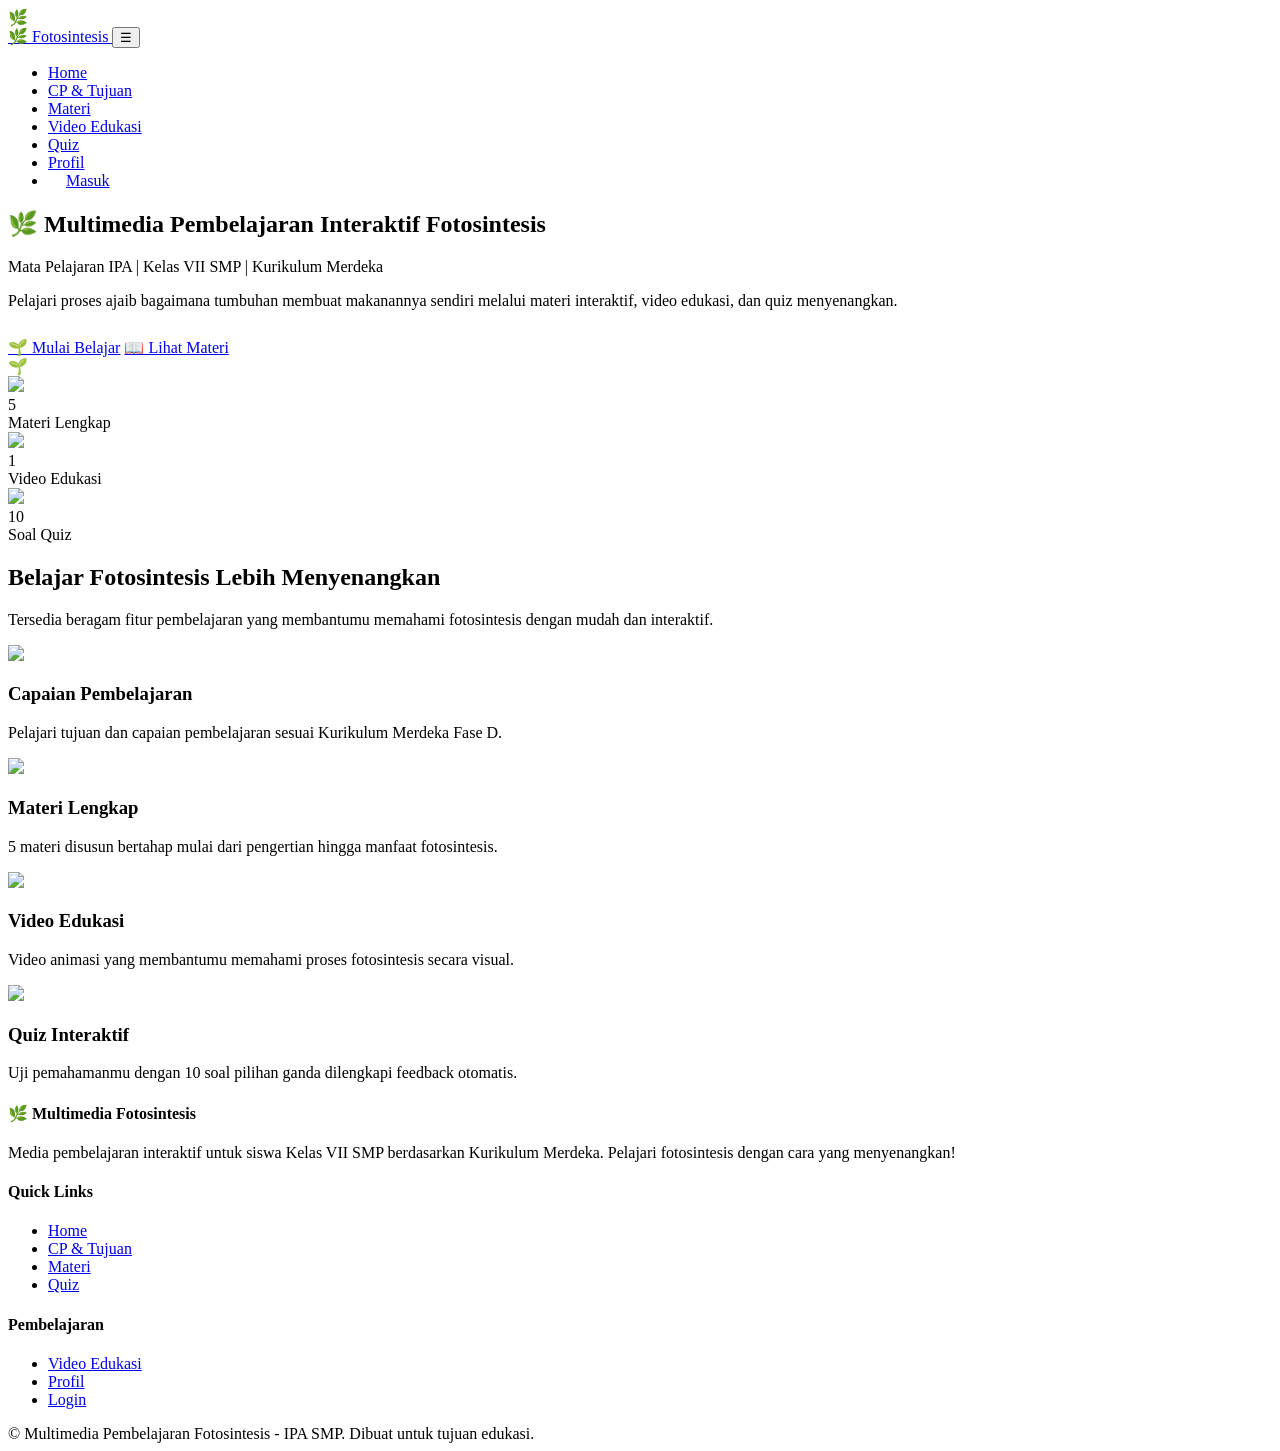
==== index.html @ 2567b683 "Add files via upload" ====
<!DOCTYPE html>
<html lang="id">
<head>
  <meta charset="UTF-8" />
  <meta name="viewport" content="width=device-width, initial-scale=1.0" />
  <title>Beranda | Multimedia Pembelajaran Fotosintesis</title>
  <meta name="description" content="Multimedia Pembelajaran Interaktif Fotosintesis - IPA Kelas VII SMP Kurikulum Merdeka." />
  <link rel="stylesheet" href="css/style.css" />
  <link rel="stylesheet" href="css/responsive.css" />
</head>
<body>
  <!-- Loading -->
  <div id="loader" class="loader"><div class="loader-leaf">🌿</div></div>

  <!-- ===== NAVBAR ===== -->
  <nav class="navbar">
    <div class="nav-container">
      <a href="index.html" class="nav-logo">
        <span class="leaf">🌿</span> Fotosintesis
      </a>
      <button class="nav-toggle" aria-label="Menu">☰</button>
      <ul class="nav-menu">
        <li><a href="index.html">Home</a></li>
        <li><a href="cp-tujuan.html">CP & Tujuan</a></li>
        <li><a href="materi.html">Materi</a></li>
        <li><a href="video.html">Video Edukasi</a></li>
        <li><a href="quiz.html">Quiz</a></li>
        <li><a href="profil.html">Profil</a></li>
        <li><a href="login.html" id="authBtn" class="btn btn-primary" style="padding:8px 18px;">Masuk</a></li>
      </ul>
    </div>
  </nav>

  <main>
    <!-- ===== HERO ===== -->
    <section class="hero">
      <div class="hero-container">
        <div class="hero-content">
          <h1>🌿 Multimedia Pembelajaran Interaktif Fotosintesis</h1>
          <p class="subtitle">Mata Pelajaran IPA | Kelas VII SMP | Kurikulum Merdeka</p>
          <p style="color:var(--teks-lembut); margin-bottom: 28px;">
            Pelajari proses ajaib bagaimana tumbuhan membuat makanannya sendiri
            melalui materi interaktif, video edukasi, dan quiz menyenangkan.
          </p>
          <div class="hero-buttons">
            <a href="materi.html" class="btn btn-primary">🌱 Mulai Belajar</a>
            <a href="cp-tujuan.html" class="btn btn-secondary">📖 Lihat Materi</a>
          </div>
        </div>
        <div class="hero-illustration">
          <div class="sun"></div>
          <div class="plant">🌱</div>
        </div>
      </div>
    </section>

    <!-- ===== STATISTIK ===== -->
    <section class="stats">
      <div class="stat-card">
        <div class="stat-icon"><img src="assets/images/materi.png">
        </div>
        <div class="stat-number">5</div>
        <div class="stat-label">Materi Lengkap</div>
      </div>
      <div class="stat-card">
        <div class="stat-icon"><img src="assets/images/vidio.png">
        </div>
        <div class="stat-number">1</div>
        <div class="stat-label">Video Edukasi</div>
      </div>
      <div class="stat-card">
        <div class="stat-icon"><img src="assets/images/kuis.png"></div>
        <div class="stat-number">10</div>
        <div class="stat-label">Soal Quiz</div>
      </div>
    </section>

    <!-- ===== FITUR ===== -->
    <section class="section">
      <h2 class="section-title">Belajar Fotosintesis Lebih Menyenangkan</h2>
      <p class="section-subtitle">
        Tersedia beragam fitur pembelajaran yang membantumu memahami fotosintesis dengan mudah dan interaktif.
      </p>
      <div class="features">
        <div class="feature-card fade-in">
          <div class="feature-icon"><img src="assets/images/cp.png"></div>
          <h3>Capaian Pembelajaran</h3>
          <p>Pelajari tujuan dan capaian pembelajaran sesuai Kurikulum Merdeka Fase D.</p>
        </div>
        <div class="feature-card fade-in">
          <div class="feature-icon"><img src="assets/images/materi.png">
          </div>
          <h3>Materi Lengkap</h3>
          <p>5 materi disusun bertahap mulai dari pengertian hingga manfaat fotosintesis.</p>
        </div>
        <div class="feature-card fade-in">
          <div class="feature-icon"><img src="assets/images/vidio.png">
          </div>
          <h3>Video Edukasi</h3>
          <p>Video animasi yang membantumu memahami proses fotosintesis secara visual.</p>
        </div>
        <div class="feature-card fade-in">
          <div class="feature-icon"><img src="assets/images/piala.png">
          </div>
          <h3>Quiz Interaktif</h3>
          <p>Uji pemahamanmu dengan 10 soal pilihan ganda dilengkapi feedback otomatis.</p>
        </div>
      </div>
    </section>
  </main>

  <!-- ===== FOOTER ===== -->
  <footer class="footer">
    <div class="footer-container">
      <div>
        <h4>🌿 Multimedia Fotosintesis</h4>
        <p>Media pembelajaran interaktif untuk siswa Kelas VII SMP berdasarkan Kurikulum Merdeka. Pelajari fotosintesis dengan cara yang menyenangkan!</p>
      </div>
      <div>
        <h4>Quick Links</h4>
        <ul>
          <li><a href="index.html">Home</a></li>
          <li><a href="cp-tujuan.html">CP & Tujuan</a></li>
          <li><a href="materi.html">Materi</a></li>
          <li><a href="quiz.html">Quiz</a></li>
        </ul>
      </div>
      <div>
        <h4>Pembelajaran</h4>
        <ul>
          <li><a href="video.html">Video Edukasi</a></li>
          <li><a href="profil.html">Profil</a></li>
          <li><a href="login.html">Login</a></li>
        </ul>
      </div>
    </div>
    <div class="footer-bottom">
      © <span id="year"></span> Multimedia Pembelajaran Fotosintesis - IPA SMP. Dibuat untuk tujuan edukasi.
    </div>
  </footer>

  <script src="js/main.js"></script>
</body>
</html>
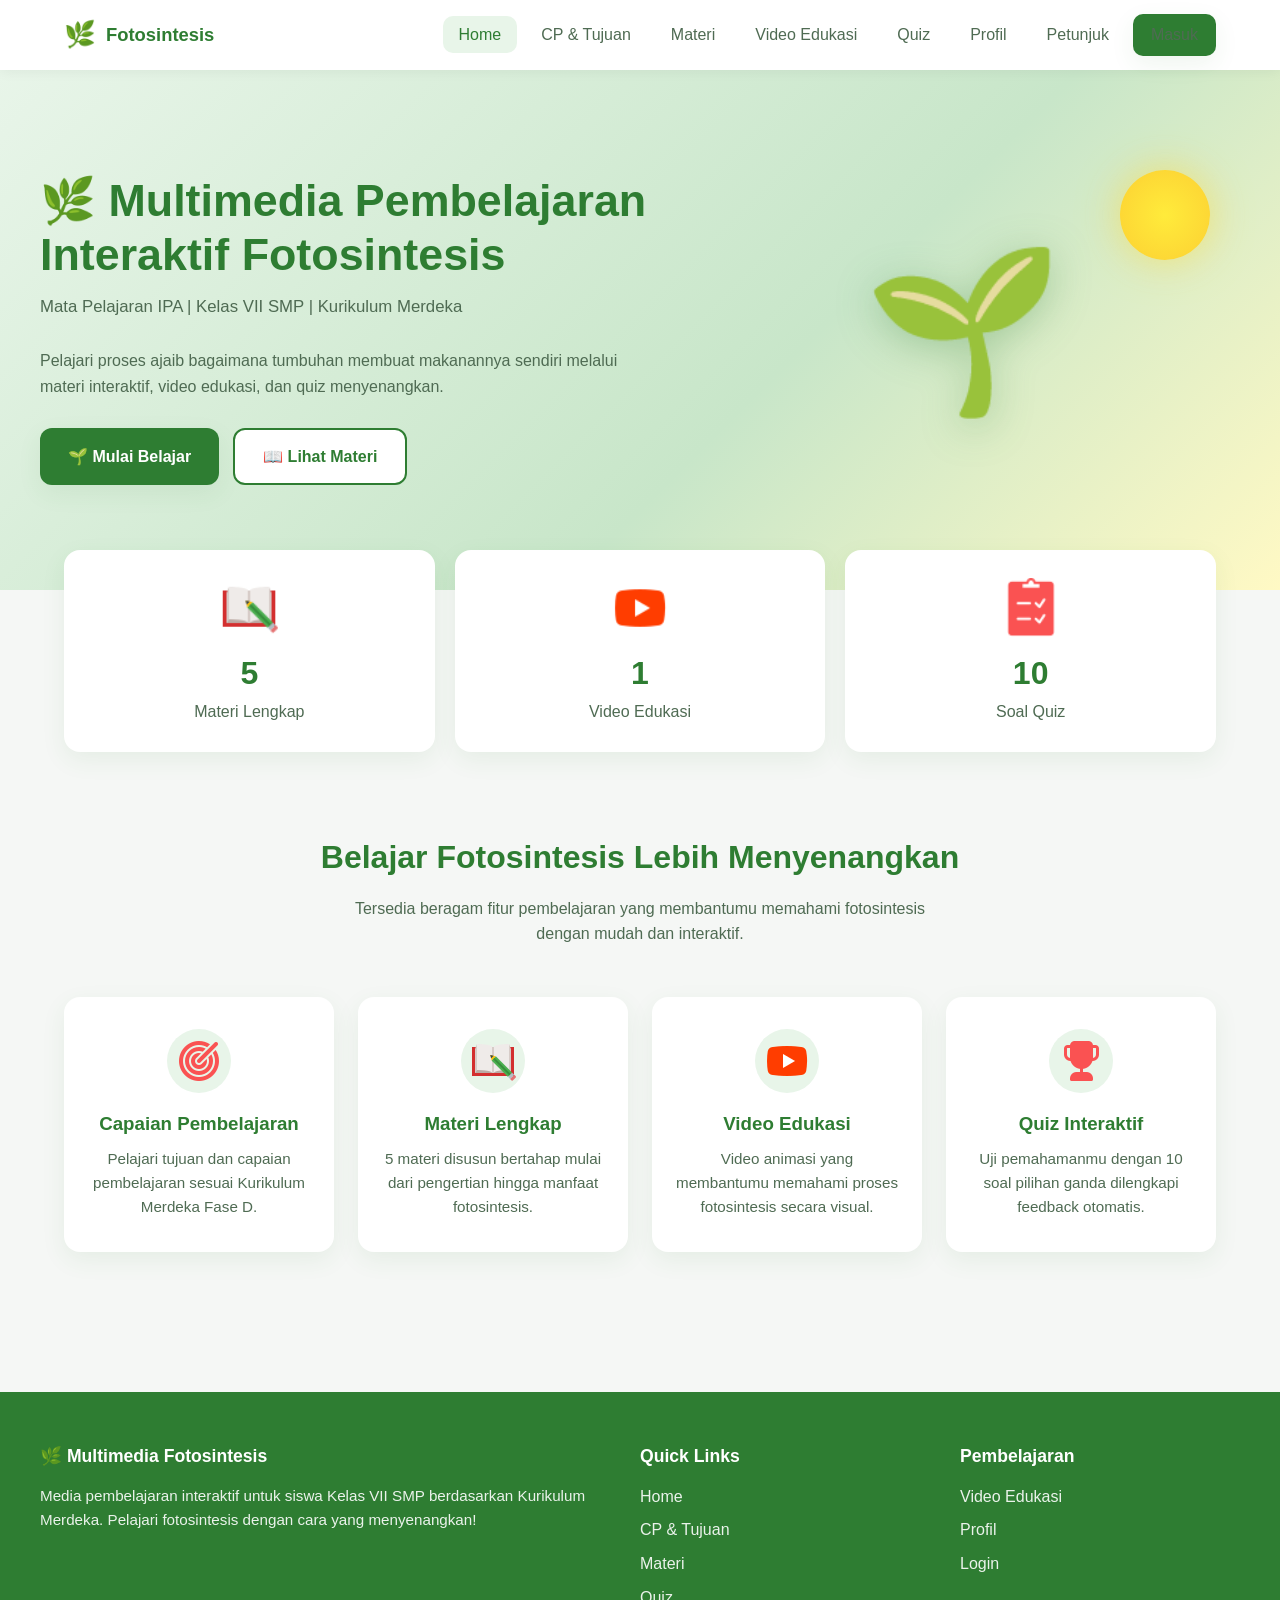
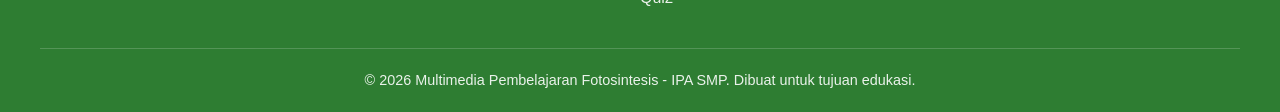
==== commit 68f3bcc2: "Update index.html" ====
--- a/index.html
+++ b/index.html
@@ -26,6 +26,7 @@
         <li><a href="video.html">Video Edukasi</a></li>
         <li><a href="quiz.html">Quiz</a></li>
         <li><a href="profil.html">Profil</a></li>
+        <li><a href="petunjuk.html">Petunjuk</a></li>
         <li><a href="login.html" id="authBtn" class="btn btn-primary" style="padding:8px 18px;">Masuk</a></li>
       </ul>
     </div>
--- a/css/style.css
+++ b/css/style.css
@@ -0,0 +1,385 @@
+/* ============================================
+   STYLE UTAMA - Multimedia Pembelajaran Fotosintesis
+   Tema: Alam & Tumbuhan
+   ============================================ */
+
+/* ===== Variabel Warna ===== */
+:root {
+  --hijau-daun: #2E7D32;
+  --hijau-muda: #81C784;
+  --hijau-pucat: #E8F5E9;
+  --kuning: #FDD835;
+  --kuning-lembut: #FFF9C4;
+  --putih: #FFFFFF;
+  --abu: #F5F7F5;
+  --teks: #1B3A1F;
+  --teks-lembut: #4F6B53;
+  --bayangan: 0 8px 24px rgba(46, 125, 50, 0.08);
+  --bayangan-hover: 0 12px 32px rgba(46, 125, 50, 0.16);
+  --radius: 16px;
+  --transisi: 0.3s ease;
+}
+
+/* ===== Reset ===== */
+* { margin: 0; padding: 0; box-sizing: border-box; }
+
+html { scroll-behavior: smooth; }
+
+body {
+  font-family: 'Segoe UI', Tahoma, Geneva, Verdana, sans-serif;
+  background: var(--abu);
+  color: var(--teks);
+  line-height: 1.6;
+  min-height: 100vh;
+  display: flex;
+  flex-direction: column;
+}
+
+main { flex: 1; }
+
+a { text-decoration: none; color: inherit; }
+img { max-width: 100%; display: block; }
+
+/* ===== NAVBAR ===== */
+.navbar {
+  position: sticky;
+  top: 0;
+  z-index: 100;
+  background: var(--putih);
+  box-shadow: 0 2px 12px rgba(0,0,0,0.05);
+  padding: 14px 0;
+}
+
+.nav-container {
+  max-width: 1200px;
+  margin: 0 auto;
+  padding: 0 24px;
+  display: flex;
+  align-items: center;
+  justify-content: space-between;
+}
+
+.nav-logo {
+  display: flex;
+  align-items: center;
+  gap: 10px;
+  font-weight: 700;
+  font-size: 1.15rem;
+  color: var(--hijau-daun);
+}
+
+.nav-logo .leaf {
+  font-size: 1.6rem;
+  animation: leafSway 3s ease-in-out infinite;
+}
+
+@keyframes leafSway {
+  0%, 100% { transform: rotate(-5deg); }
+  50% { transform: rotate(5deg); }
+}
+
+.nav-menu {
+  list-style: none;
+  display: flex;
+  gap: 8px;
+  align-items: center;
+}
+
+.nav-menu a {
+  padding: 10px 16px;
+  border-radius: 10px;
+  font-weight: 500;
+  color: var(--teks-lembut);
+  transition: var(--transisi);
+}
+
+.nav-menu a:hover,
+.nav-menu a.active {
+  background: var(--hijau-pucat);
+  color: var(--hijau-daun);
+}
+
+.nav-toggle {
+  display: none;
+  background: none;
+  border: none;
+  font-size: 1.6rem;
+  color: var(--hijau-daun);
+  cursor: pointer;
+}
+
+/* ===== HERO ===== */
+.hero {
+  background: linear-gradient(135deg, #E8F5E9 0%, #C8E6C9 60%, #FFF9C4 100%);
+  padding: 80px 24px;
+  position: relative;
+  overflow: hidden;
+}
+
+.hero-container {
+  max-width: 1200px;
+  margin: 0 auto;
+  display: grid;
+  grid-template-columns: 1.1fr 1fr;
+  gap: 40px;
+  align-items: center;
+}
+
+.hero-content h1 {
+  font-size: clamp(1.8rem, 4vw, 2.8rem);
+  color: var(--hijau-daun);
+  margin-bottom: 12px;
+  line-height: 1.2;
+}
+
+.hero-content .subtitle {
+  font-size: 1.05rem;
+  color: var(--teks-lembut);
+  margin-bottom: 28px;
+  font-weight: 500;
+}
+
+.hero-buttons { display: flex; gap: 14px; flex-wrap: wrap; }
+
+.btn {
+  display: inline-flex;
+  align-items: center;
+  gap: 8px;
+  padding: 14px 28px;
+  border-radius: 12px;
+  font-weight: 600;
+  font-size: 1rem;
+  cursor: pointer;
+  border: none;
+  transition: var(--transisi);
+  text-decoration: none;
+}
+
+.btn-primary {
+  background: var(--hijau-daun);
+  color: var(--putih);
+  box-shadow: var(--bayangan);
+}
+.btn-primary:hover {
+  background: #1B5E20;
+  transform: translateY(-2px);
+  box-shadow: var(--bayangan-hover);
+}
+
+.btn-secondary {
+  background: var(--putih);
+  color: var(--hijau-daun);
+  border: 2px solid var(--hijau-daun);
+}
+.btn-secondary:hover {
+  background: var(--hijau-pucat);
+  transform: translateY(-2px);
+}
+
+/* Hero Illustration */
+.hero-illustration {
+  position: relative;
+  height: 360px;
+  display: flex;
+  align-items: center;
+  justify-content: center;
+}
+
+.sun {
+  position: absolute;
+  top: 20px;
+  right: 30px;
+  width: 90px; height: 90px;
+  background: radial-gradient(circle, #FFEB3B 0%, #FDD835 70%, transparent 100%);
+  border-radius: 50%;
+  box-shadow: 0 0 40px rgba(253, 216, 53, 0.6);
+  animation: sunGlow 3s ease-in-out infinite;
+}
+
+@keyframes sunGlow {
+  0%, 100% { transform: scale(1); box-shadow: 0 0 40px rgba(253, 216, 53, 0.6); }
+  50% { transform: scale(1.08); box-shadow: 0 0 60px rgba(253, 216, 53, 0.9); }
+}
+
+.plant {
+  font-size: 10rem;
+  animation: plantFloat 4s ease-in-out infinite;
+  filter: drop-shadow(0 8px 20px rgba(46, 125, 50, 0.3));
+}
+
+@keyframes plantFloat {
+  0%, 100% { transform: translateY(0); }
+  50% { transform: translateY(-12px); }
+}
+
+/* ===== STATISTIK ===== */
+.stats {
+  max-width: 1200px;
+  margin: -40px auto 0;
+  padding: 0 24px;
+  display: grid;
+  grid-template-columns: repeat(3, 1fr);
+  gap: 20px;
+  position: relative;
+  z-index: 5;
+}
+
+.stat-card {
+  background: var(--putih);
+  padding: 28px 20px;
+  border-radius: var(--radius);
+  text-align: center;
+  box-shadow: var(--bayangan);
+  transition: var(--transisi);
+}
+.stat-card:hover { transform: translateY(-6px); box-shadow: var(--bayangan-hover); }
+
+.stat-icon { margin-bottom: 10px; }
+.stat-icon img{
+  width:60px;
+  height:60px;
+  object-fit:contain;
+  display:block;
+  margin:auto;
+}
+.stat-number { font-size: 2rem; font-weight: 700; color: var(--hijau-daun); }
+.stat-label { color: var(--teks-lembut); font-weight: 500; }
+
+/* ===== SECTION ===== */
+.section {
+  max-width: 1200px;
+  margin: 0 auto;
+  padding: 80px 24px;
+}
+
+.section-title {
+  font-size: 2rem;
+  color: var(--hijau-daun);
+  margin-bottom: 12px;
+  text-align: center;
+}
+
+.section-subtitle {
+  text-align: center;
+  color: var(--teks-lembut);
+  margin-bottom: 50px;
+  max-width: 600px;
+  margin-left: auto;
+  margin-right: auto;
+}
+
+/* ===== KARTU FITUR ===== */
+.features {
+  display: grid;
+  grid-template-columns: repeat(auto-fit, minmax(260px, 1fr));
+  gap: 24px;
+}
+
+.feature-card {
+  background: var(--putih);
+  padding: 32px 24px;
+  border-radius: var(--radius);
+  box-shadow: var(--bayangan);
+  transition: var(--transisi);
+  text-align: center;
+}
+.feature-card:hover { transform: translateY(-6px); box-shadow: var(--bayangan-hover); }
+
+.feature-icon {
+  width: 64px; height: 64px;
+  background: var(--hijau-pucat);
+  border-radius: 50%;
+  display: flex; align-items: center; justify-content: center;
+  font-size: 1.8rem;
+  margin: 0 auto 16px;
+}
+
+.feature-card h3 { color: var(--hijau-daun); margin-bottom: 8px; }
+.feature-card p { color: var(--teks-lembut); font-size: 0.95rem; }
+
+/* ===== FOOTER ===== */
+.footer {
+  background: var(--hijau-daun);
+  color: var(--putih);
+  padding: 50px 24px 20px;
+  margin-top: 60px;
+}
+
+.footer-container {
+  max-width: 1200px;
+  margin: 0 auto;
+  display: grid;
+  grid-template-columns: 2fr 1fr 1fr;
+  gap: 40px;
+  margin-bottom: 30px;
+}
+
+.footer h4 { margin-bottom: 14px; font-size: 1.1rem; }
+.footer p { opacity: 0.9; font-size: 0.95rem; }
+.footer ul { list-style: none; }
+.footer ul li { margin-bottom: 8px; }
+.footer ul a { opacity: 0.9; transition: var(--transisi); }
+.footer ul a:hover { opacity: 1; padding-left: 4px; }
+
+.footer-bottom {
+  max-width: 1200px;
+  margin: 0 auto;
+  padding-top: 20px;
+  border-top: 1px solid rgba(255,255,255,0.2);
+  text-align: center;
+  font-size: 0.9rem;
+  opacity: 0.9;
+}
+
+/* ===== FADE IN ANIMATION ===== */
+.fade-in {
+  opacity: 0;
+  transform: translateY(20px);
+  transition: opacity 0.8s ease, transform 0.8s ease;
+}
+.fade-in.visible {
+  opacity: 1;
+  transform: translateY(0);
+}
+
+/* ===== LOADING ===== */
+.loader {
+  position: fixed;
+  inset: 0;
+  background: var(--putih);
+  display: flex;
+  align-items: center;
+  justify-content: center;
+  z-index: 9999;
+  transition: opacity 0.5s ease;
+}
+.loader.hide { opacity: 0; pointer-events: none; }
+.loader-leaf {
+  font-size: 3rem;
+  animation: spin 1.2s linear infinite;
+}
+@keyframes spin {
+  0% { transform: rotate(0); }
+  100% { transform: rotate(360deg); }
+}
+
+/* ===== PAGE HEADER ===== */
+.page-header {
+  background: linear-gradient(135deg, var(--hijau-daun), var(--hijau-muda));
+  color: var(--putih);
+  padding: 70px 24px 50px;
+  text-align: center;
+}
+.page-header h1 {
+  display: flex;
+  justify-content: center;
+  align-items: center;
+  gap: 12px; /* jarak ikon dan teks */
+}
+
+.page-header h1 img {
+  width: 40px;
+  height: 40px;
+}
+.page-header p { opacity: 0.95; }
+
--- a/css/responsive.css
+++ b/css/responsive.css
@@ -0,0 +1,58 @@
+/* ============================================
+   RESPONSIVE - Tablet & Mobile
+   ============================================ */
+
+/* Tablet */
+@media (max-width: 992px) {
+  .hero-container { grid-template-columns: 1fr; text-align: center; }
+  .hero-buttons { justify-content: center; }
+  .hero-illustration { height: 280px; }
+  .footer-container { grid-template-columns: 1fr 1fr; }
+  .login-container { grid-template-columns: 1fr; }
+  .login-illustration { display: none; }
+}
+
+/* Mobile */
+@media (max-width: 768px) {
+  .nav-menu {
+    position: absolute;
+    top: 100%;
+    left: 0; right: 0;
+    background: var(--putih);
+    flex-direction: column;
+    padding: 16px;
+    box-shadow: 0 8px 16px rgba(0,0,0,0.1);
+    max-height: 0;
+    overflow: hidden;
+    transition: max-height 0.3s ease;
+    gap: 4px;
+  }
+  .nav-menu.open { max-height: 500px; padding: 16px; }
+  .nav-menu li { width: 100%; }
+  .nav-menu a { display: block; }
+  .nav-toggle { display: block; }
+
+  .stats { grid-template-columns: 1fr; margin-top: -30px; }
+  .section { padding: 60px 20px; }
+  .section-title { font-size: 1.6rem; }
+  .page-header h1 { font-size: 1.6rem; }
+  .footer-container { grid-template-columns: 1fr; gap: 24px; text-align: center; }
+
+  .plant { font-size: 7rem; }
+  .sun { width: 70px; height: 70px; }
+
+  .quiz-card { padding: 24px 18px; }
+  .quiz-options label { padding: 12px 14px; }
+
+  .materi-grid { grid-template-columns: 1fr !important; }
+  .video-grid { grid-template-columns: 1fr !important; }
+
+  .profile-card { grid-template-columns: 1fr !important; text-align: center; }
+  .profile-photo { margin: 0 auto; }
+}
+
+@media (max-width: 480px) {
+  .btn { width: 100%; justify-content: center; }
+  .hero-buttons { flex-direction: column; }
+  .hero { padding: 50px 20px; }
+}
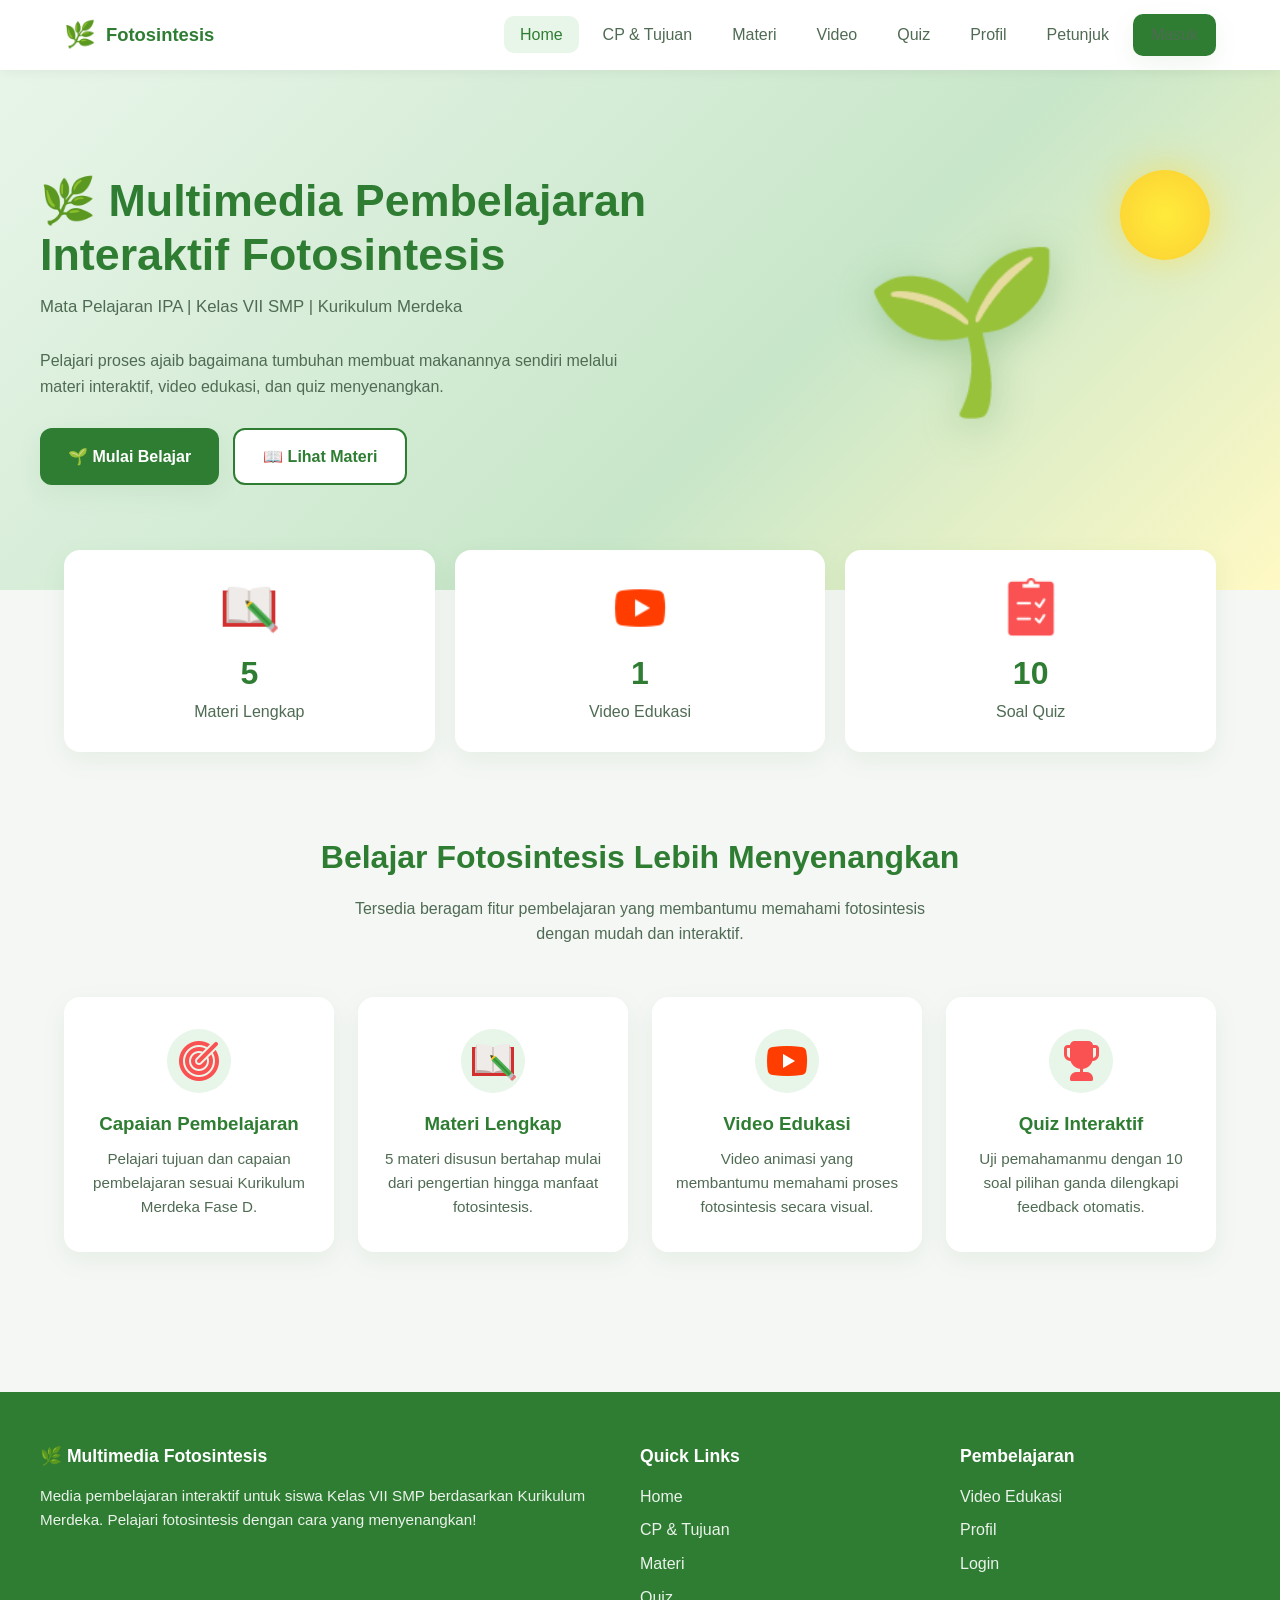
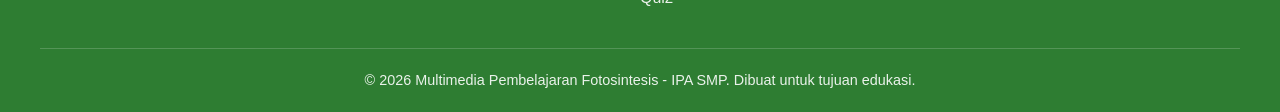
==== commit 2182da15: "Update index.html" ====
--- a/index.html
+++ b/index.html
@@ -23,7 +23,7 @@
         <li><a href="index.html">Home</a></li>
         <li><a href="cp-tujuan.html">CP & Tujuan</a></li>
         <li><a href="materi.html">Materi</a></li>
-        <li><a href="video.html">Video Edukasi</a></li>
+        <li><a href="video.html">Video</a></li>
         <li><a href="quiz.html">Quiz</a></li>
         <li><a href="profil.html">Profil</a></li>
         <li><a href="petunjuk.html">Petunjuk</a></li>
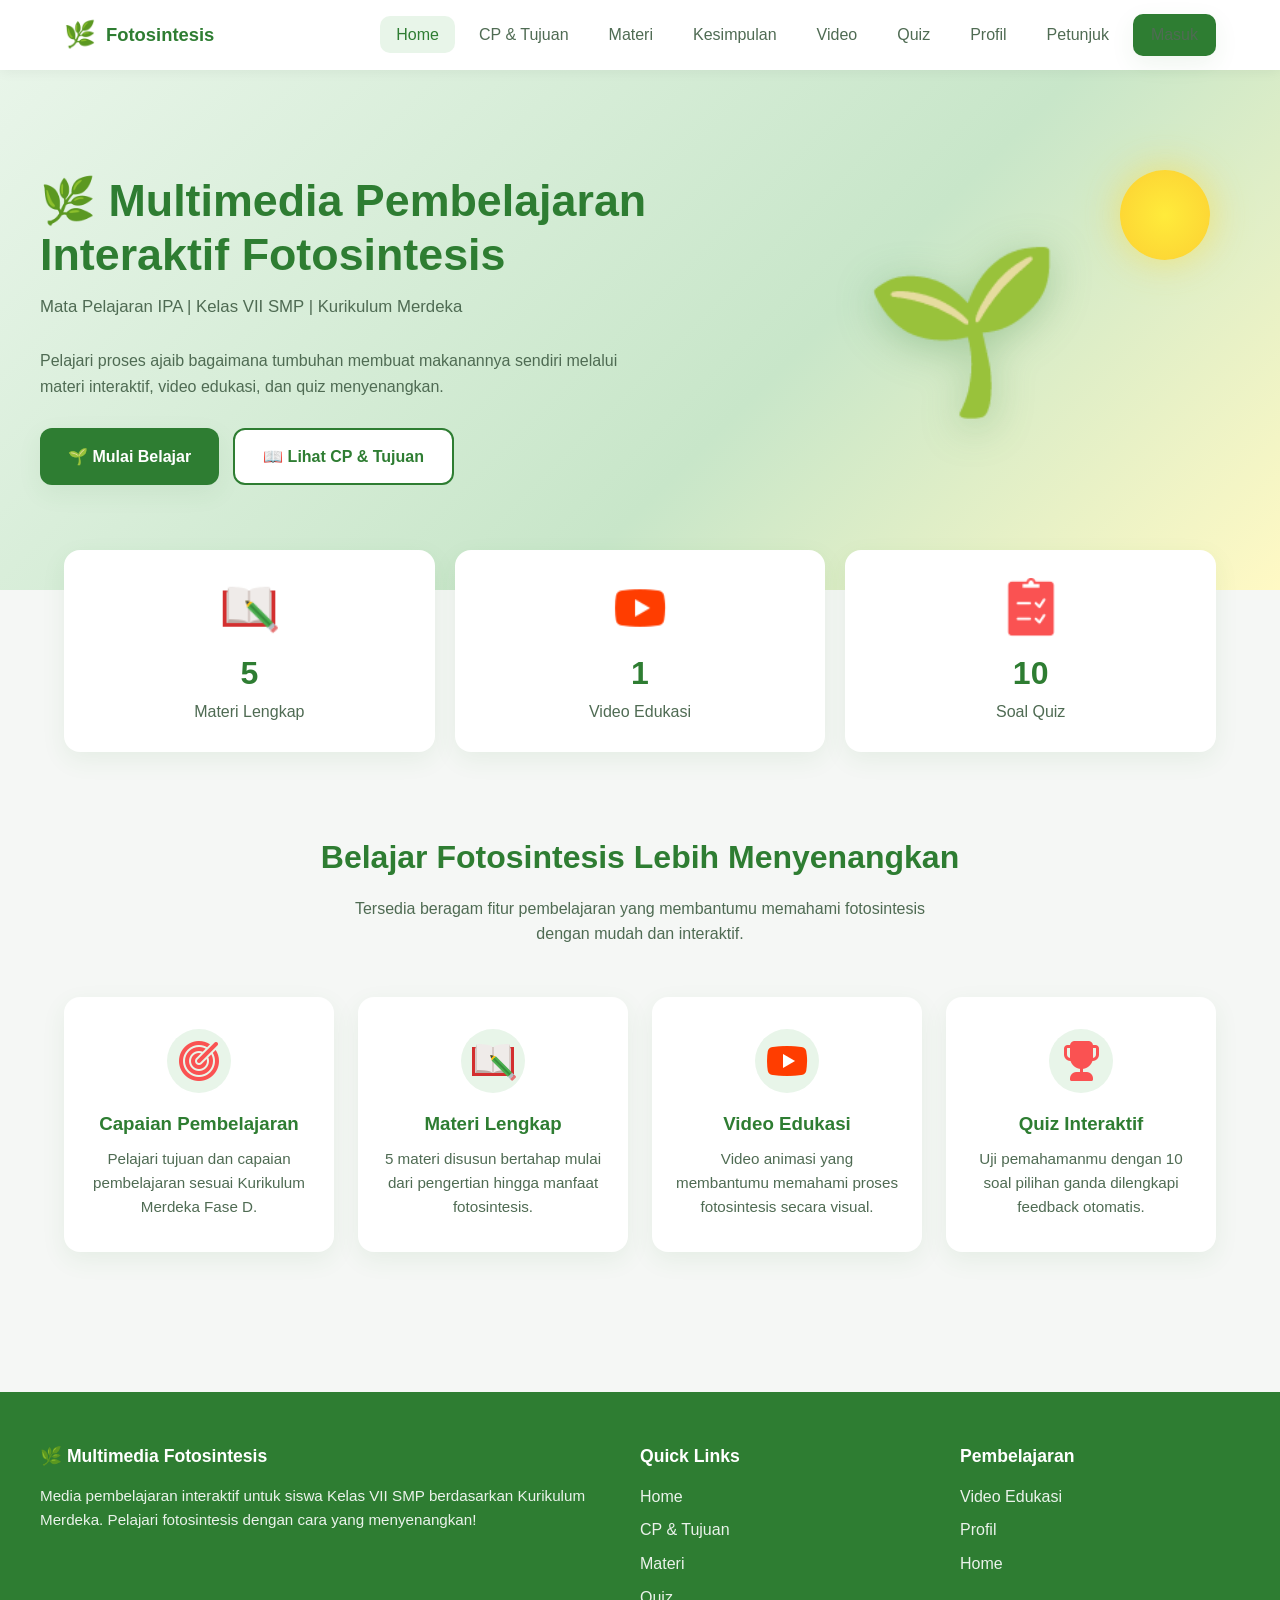
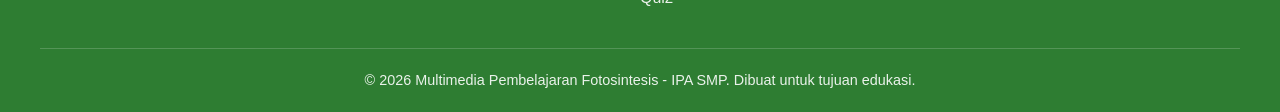
==== commit f887628e: "Update index.html" ====
--- a/index.html
+++ b/index.html
@@ -23,6 +23,7 @@
         <li><a href="index.html">Home</a></li>
         <li><a href="cp-tujuan.html">CP & Tujuan</a></li>
         <li><a href="materi.html">Materi</a></li>
+        <li><a href="kesimpulan.html">Kesimpulan</a></li>
         <li><a href="video.html">Video</a></li>
         <li><a href="quiz.html">Quiz</a></li>
         <li><a href="profil.html">Profil</a></li>
@@ -45,7 +46,7 @@
           </p>
           <div class="hero-buttons">
             <a href="materi.html" class="btn btn-primary">🌱 Mulai Belajar</a>
-            <a href="cp-tujuan.html" class="btn btn-secondary">📖 Lihat Materi</a>
+            <a href="cp-tujuan.html" class="btn btn-secondary">📖 Lihat CP & Tujuan</a>
           </div>
         </div>
         <div class="hero-illustration">
@@ -57,24 +58,32 @@
 
     <!-- ===== STATISTIK ===== -->
     <section class="stats">
-      <div class="stat-card">
-        <div class="stat-icon"><img src="assets/images/materi.png">
-        </div>
-        <div class="stat-number">5</div>
-        <div class="stat-label">Materi Lengkap</div>
-      </div>
-      <div class="stat-card">
-        <div class="stat-icon"><img src="assets/images/vidio.png">
-        </div>
-        <div class="stat-number">1</div>
-        <div class="stat-label">Video Edukasi</div>
-      </div>
-      <div class="stat-card">
-        <div class="stat-icon"><img src="assets/images/kuis.png"></div>
-        <div class="stat-number">10</div>
-        <div class="stat-label">Soal Quiz</div>
-      </div>
-    </section>
+
+  <a href="materi.html" class="stat-card">
+    <div class="stat-icon">
+      <img src="assets/images/materi.png">
+    </div>
+    <div class="stat-number">5</div>
+    <div class="stat-label">Materi Lengkap</div>
+  </a>
+
+  <a href="video.html" class="stat-card">
+    <div class="stat-icon">
+      <img src="assets/images/vidio.png">
+    </div>
+    <div class="stat-number">1</div>
+    <div class="stat-label">Video Edukasi</div>
+  </a>
+
+  <a href="quiz.html" class="stat-card">
+    <div class="stat-icon">
+      <img src="assets/images/kuis.png">
+    </div>
+    <div class="stat-number">10</div>
+    <div class="stat-label">Soal Quiz</div>
+  </a>
+
+</section>
 
     <!-- ===== FITUR ===== -->
     <section class="section">
@@ -131,7 +140,7 @@
         <ul>
           <li><a href="video.html">Video Edukasi</a></li>
           <li><a href="profil.html">Profil</a></li>
-          <li><a href="login.html">Login</a></li>
+          <a href="index.html">Home</a>
         </ul>
       </div>
     </div>
--- a/css/style.css
+++ b/css/style.css
@@ -382,4 +382,58 @@
   height: 40px;
 }
 .page-header p { opacity: 0.95; }
-
+/* ===== NAVIGASI HALAMAN ===== */
+.navigation-buttons{
+  display:flex;
+  justify-content:center;
+  align-items:center;
+  gap:15px;
+  margin:40px auto;
+  flex-wrap:wrap;
+}
+
+.nav-btn{
+  display:inline-block;
+  background:var(--hijau-daun);
+  color:var(--putih);
+  text-decoration:none;
+  padding:12px 25px;
+  border-radius:12px;
+  font-weight:600;
+  transition:var(--transisi);
+  box-shadow:var(--bayangan);
+}
+
+.nav-btn:hover{
+  background:#1B5E20;
+  transform:translateY(-3px);
+  box-shadow:var(--bayangan-hover);
+}
+
+/* Responsive */
+@media (max-width:768px){
+  .navigation-buttons{
+    flex-direction:column;
+  }
+
+  .nav-btn{
+    width:100%;
+    text-align:center;
+    max-width:300px;
+  }
+}
+.disabled-btn{
+  pointer-events:none;
+  opacity:0.5;
+  cursor:not-allowed;
+}
+.stat-card{
+  text-decoration: none;
+  color: inherit;
+  cursor: pointer;
+}
+
+.stat-card:hover{
+  transform: translateY(-5px);
+}
+
